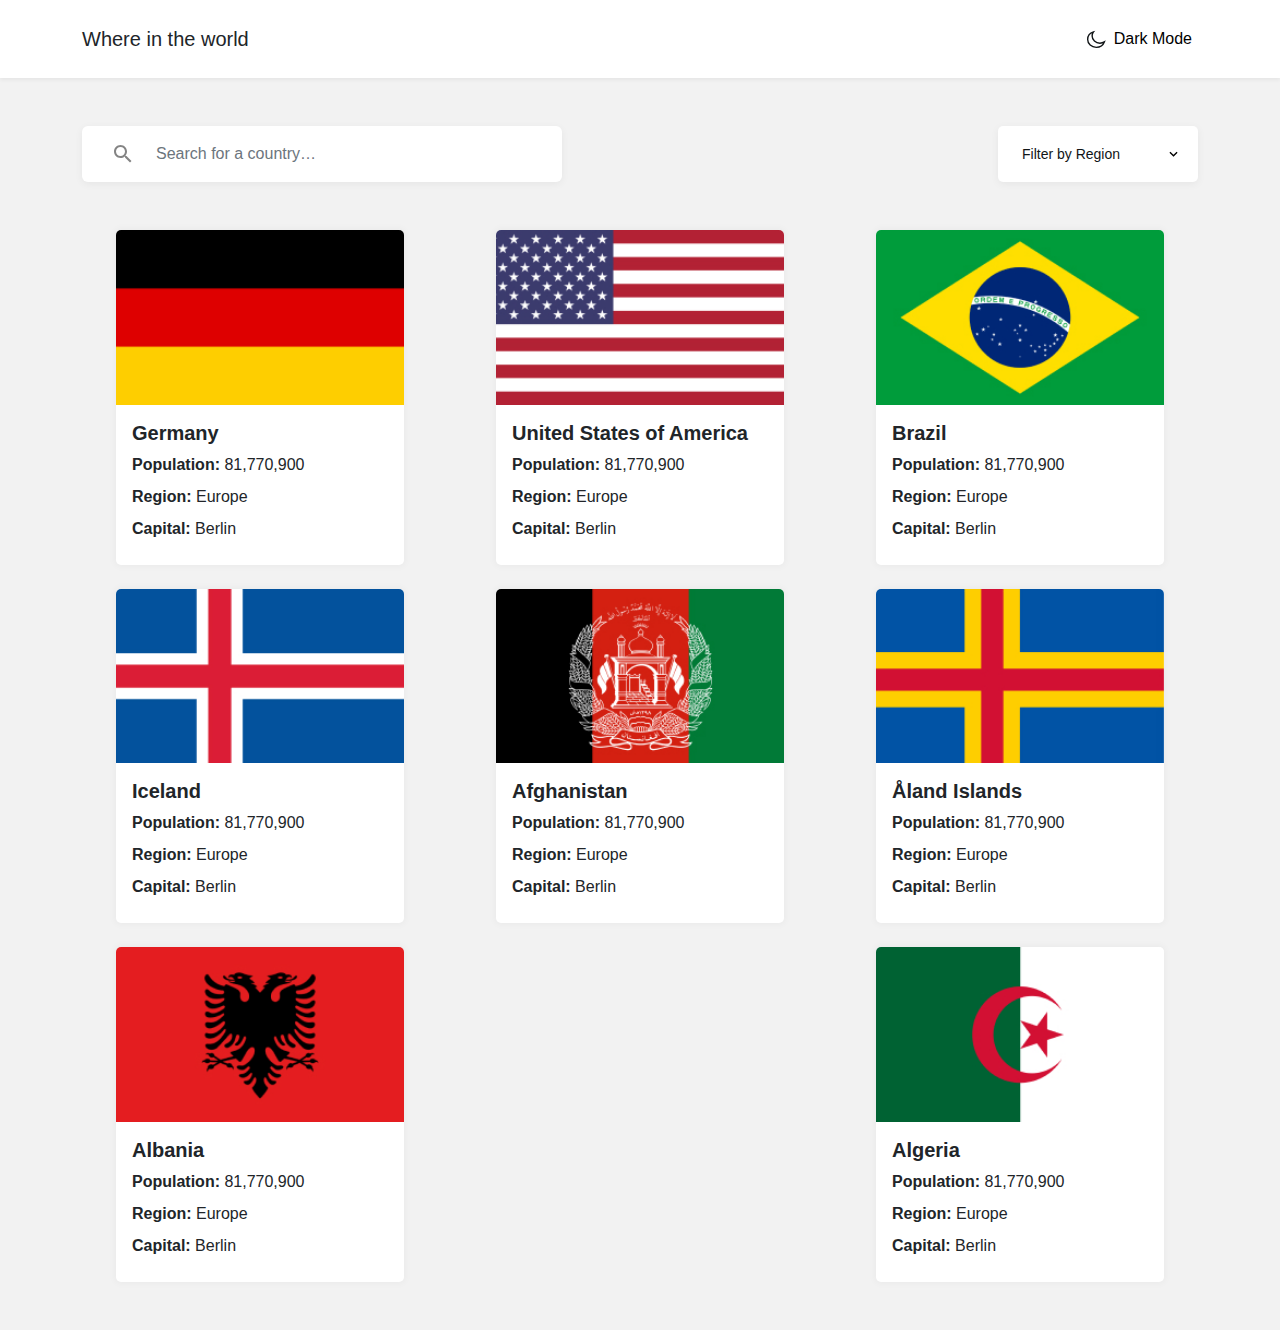
==== index.html @ 4b03494b "first commit" ====
<!DOCTYPE html>
<html lang="en">
  <head>
    <meta charset="UTF-8" />
    <meta http-equiv="X-UA-Compatible" content="IE=edge" />
    <meta name="viewport" content="width=device-width, initial-scale=1.0" />
    <title>Document</title>
    <link
      rel="stylesheet"
      href="./bootstrap-5.2.2-dist/css/bootstrap.min.css"
    />
    <link rel="stylesheet" href="./css/main.css" />
  </head>
  <body>
    <header class="site-header py-4">
      <div class="container">
        <div class="d-flex justify-content-between">
          <p class="m-0 fs-5">Where in the world</p>
          <div class="d-flex align-items-center">
            <button class="mode-btn">
              <p class="my-0 ms-2">Dark Mode</p>
            </button>
          </div>
        </div>
      </div>
    </header>
    <main>
      <section class="hero">
        <div class="container">
          <form
            class="d-flex justify-content-between flex-xxl-row flex-xl-row flex-lg-row flex-md-column flex-sm-column flex-column"
            action="https://echo.htmlacademy.ru/"
            method="POST"
            autocomplete="off"
          >
            <label class="search-label mb-lg-0 mb-md-5 mb-sm-5 mb-5">
              <input
                class="search form-control py-3 w-100"
                type="text"
                aria-label="Search for a country…"
                placeholder="Search for a country…"
              />
            </label>
            <select name="region" class="form-select filter-regions py-3 ps-4">
              <option selected disabled>Filter by Region</option>
              <option value="1">Africa</option>
              <option value="2">America</option>
              <option value="3">Asia</option>
              <option value="4">Europe</option>
              <option value="5">Oceania</option>
            </select>
          </form>
        </div>
      </section>
      <section class="pb-5">
        <div class="container">
          <div class="row g-4 d-flex justify-content-lg-between">
            <div class="col-lg-4 col-xxl-3 col-md-6 col-12">
              <div>
                <div class="card border-0 main-cards mx-auto" style="width: 18rem">
                  <img
                    src="./images/germany.jpg"
                    class="card-img-top"
                    alt="Germany flag"
                  />
                  <div class="card-body">
                    <h5 class="card-title fw-bold">Germany</h5>
                    <ul class="card__list">
                      <li class="card__item">
                        <p class="card__text mt-0 mb-2">
                          <span class="fw-bold">Population:</span>
                          81,770,900
                        </p>
                      </li>
                      <li class="card__item">
                        <p class="card__text mt-0 mb-2 fw-light">
                          <span class="fw-bold">Region:</span>
                          Europe
                        </p>
                      </li>
                      <li class="card__item">
                        <p class="card__text mt-0 mb-2">
                          <span class="fw-bold">Capital:</span>
                          Berlin
                        </p>
                      </li>
                    </ul>
                  </div>
                </div>
              </div>
            </div>
            <div class="col-lg-4 col-xxl-3 col-md-6 col-12">
              <div>
                <div class="card border-0 main-cards mx-auto" style="width: 18rem">
                  <img
                    src="./images/usa.jpg"
                    class="card-img-top"
                    alt="Germany flag"
                  />
                  <div class="card-body">
                    <h5 class="card-title fw-bold">United States of America</h5>
                    <ul class="card__list">
                      <li class="card__item">
                        <p class="card__text mt-0 mb-2">
                          <span class="fw-bold">Population:</span>
                          81,770,900
                        </p>
                      </li>
                      <li class="card__item">
                        <p class="card__text mt-0 mb-2 fw-light">
                          <span class="fw-bold">Region:</span>
                          Europe
                        </p>
                      </li>
                      <li class="card__item">
                        <p class="card__text mt-0 mb-2">
                          <span class="fw-bold">Capital:</span>
                          Berlin
                        </p>
                      </li>
                    </ul>
                  </div>
                </div>
              </div>
            </div>
            <div class="col-lg-4 col-xxl-3 col-md-6 col-12">
              <div>
                <div class="card border-0 main-cards mx-auto" style="width: 18rem">
                  <img
                    src="./images/brazil.jpg"
                    class="card-img-top"
                    alt="Germany flag"
                  />
                  <div class="card-body">
                    <h5 class="card-title fw-bold">Brazil</h5>
                    <ul class="card__list">
                      <li class="card__item">
                        <p class="card__text mt-0 mb-2">
                          <span class="fw-bold">Population:</span>
                          81,770,900
                        </p>
                      </li>
                      <li class="card__item">
                        <p class="card__text mt-0 mb-2 fw-light">
                          <span class="fw-bold">Region:</span>
                          Europe
                        </p>
                      </li>
                      <li class="card__item">
                        <p class="card__text mt-0 mb-2">
                          <span class="fw-bold">Capital:</span>
                          Berlin
                        </p>
                      </li>
                    </ul>
                  </div>
                </div>
              </div>
            </div>
            <div class="col-lg-4 col-xxl-3 col-md-6 col-12">
              <div>
                <div class="card border-0 main-cards mx-auto" style="width: 18rem">
                  <img
                    src="./images/icelandia.jpg"
                    class="card-img-top"
                    alt="Germany flag"
                  />
                  <div class="card-body">
                    <h5 class="card-title fw-bold">Iceland</h5>
                    <ul class="card__list">
                      <li class="card__item">
                        <p class="card__text mt-0 mb-2">
                          <span class="fw-bold">Population:</span>
                          81,770,900
                        </p>
                      </li>
                      <li class="card__item">
                        <p class="card__text mt-0 mb-2 fw-light">
                          <span class="fw-bold">Region:</span>
                          Europe
                        </p>
                      </li>
                      <li class="card__item">
                        <p class="card__text mt-0 mb-2">
                          <span class="fw-bold">Capital:</span>
                          Berlin
                        </p>
                      </li>
                    </ul>
                  </div>
                </div>
              </div>
            </div>
            <div class="col-lg-4 col-xxl-3 col-md-6 col-12">
              <div>
                <div class="card border-0 main-cards mx-auto" style="width: 18rem">
                  <img
                    src="./images/afghanistan.jpg"
                    class="card-img-top"
                    alt="Germany flag"
                  />
                  <div class="card-body">
                    <h5 class="card-title fw-bold">Afghanistan</h5>
                    <ul class="card__list">
                      <li class="card__item">
                        <p class="card__text mt-0 mb-2">
                          <span class="fw-bold">Population:</span>
                          81,770,900
                        </p>
                      </li>
                      <li class="card__item">
                        <p class="card__text mt-0 mb-2 fw-light">
                          <span class="fw-bold">Region:</span>
                          Europe
                        </p>
                      </li>
                      <li class="card__item">
                        <p class="card__text mt-0 mb-2">
                          <span class="fw-bold">Capital:</span>
                          Berlin
                        </p>
                      </li>
                    </ul>
                  </div>
                </div>
              </div>
            </div>
            <div class="col-lg-4 col-xxl-3 col-md-6 col-12">
              <div>
                <div class="card border-0 main-cards mx-auto" style="width: 18rem">
                  <img
                    src="./images/aisland.jpg"
                    class="card-img-top"
                    alt="Germany flag"
                  />
                  <div class="card-body">
                    <h5 class="card-title fw-bold">Åland Islands</h5>
                    <ul class="card__list">
                      <li class="card__item">
                        <p class="card__text mt-0 mb-2">
                          <span class="fw-bold">Population:</span>
                          81,770,900
                        </p>
                      </li>
                      <li class="card__item">
                        <p class="card__text mt-0 mb-2 fw-light">
                          <span class="fw-bold">Region:</span>
                          Europe
                        </p>
                      </li>
                      <li class="card__item">
                        <p class="card__text mt-0 mb-2">
                          <span class="fw-bold">Capital:</span>
                          Berlin
                        </p>
                      </li>
                    </ul>
                  </div>
                </div>
              </div>
            </div>
            <div class="col-lg-4 col-xxl-3 col-md-6 col-12">
              <div>
                <div class="card border-0 main-cards mx-auto" style="width: 18rem">
                  <img
                    src="./images/albania.jpg"
                    class="card-img-top"
                    alt="Germany flag"
                  />
                  <div class="card-body">
                    <h5 class="card-title fw-bold">Albania</h5>
                    <ul class="card__list">
                      <li class="card__item">
                        <p class="card__text mt-0 mb-2">
                          <span class="fw-bold">Population:</span>
                          81,770,900
                        </p>
                      </li>
                      <li class="card__item">
                        <p class="card__text mt-0 mb-2 fw-light">
                          <span class="fw-bold">Region:</span>
                          Europe
                        </p>
                      </li>
                      <li class="card__item">
                        <p class="card__text mt-0 mb-2">
                          <span class="fw-bold">Capital:</span>
                          Berlin
                        </p>
                      </li>
                    </ul>
                  </div>
                </div>
              </div>
            </div>
            <div class="col-lg-4 col-xxl-3 col-md-6 col-12">
              <div>
                <div class="card border-0 main-cards mx-auto" style="width: 18rem">
                  <img
                    src="./images/algeria.jpg"
                    class="card-img-top"
                    alt="Germany flag"
                  />
                  <div class="card-body">
                    <h5 class="card-title fw-bold">Algeria</h5>
                    <ul class="card__list">
                      <li class="card__item">
                        <p class="card__text mt-0 mb-2">
                          <span class="fw-bold">Population:</span>
                          81,770,900
                        </p>
                      </li>
                      <li class="card__item">
                        <p class="card__text mt-0 mb-2 fw-light">
                          <span class="fw-bold">Region:</span>
                          Europe
                        </p>
                      </li>
                      <li class="card__item">
                        <p class="card__text mt-0 mb-2">
                          <span class="fw-bold">Capital:</span>
                          Berlin
                        </p>
                      </li>
                    </ul>
                  </div>
                </div>
              </div>
            </div>
          </div>
        </div>
      </section>
    </main>

    <script src="./bootstrap-5.2.2-dist/js/bootstrap.js"></script>
  </body>
</html>
---- css/main.css ----
html {
  height: 100%;
  scroll-behavior: smooth;
}

*,
*::before,
*::after {
  box-sizing: border-box;
}

body {
  font-family: "Livvic", sans-serif;
  display: flex;
  flex-direction: column;
  height: 100%;
  margin: 0;
  background-color: #f2f2f2;
}

main {
  flex-grow: 1;
}

img {
  vertical-align: middle;
  object-fit: cover;
}

ul,
ol {
  list-style-type: none;
  margin: 0;
  padding: 0;
}

a {
  text-decoration: none;
}

.site-header {
  background-color: #fff;
  box-shadow: 0px 2px 4px rgba(0, 0, 0, 0.0562443);
}

.mode-btn {
  padding-left: 20px;
  background-image: url("../images/mode.svg");
  background-repeat: no-repeat;
  background-size: 20px;
  background-position: left, center;
  background-color: transparent;
  border: none;
}

.hero {
  padding: 48px 0;
}

.search-label {
  position: relative;
  display: block;
  width: 100%;
  max-width: 480px;
}

.search-label::before {
  position: absolute;
  left: 32px;
  top: 19px;
  width: 18px;
  height: 18px;
  background-image: url("../images/search.svg");
  background-size: 18px 18px;
  content: "";
}

.search {
  padding-left: 74px;
  box-shadow: 0px 2px 9px rgba(0, 0, 0, 0.0532439);
  border: none;
}

.filter-regions {
  width: 100%;
  max-width: 200px;
  font-weight: 400;
  font-size: 14px;
  line-height: 20px;
  color: #111517;
  box-shadow: 0px 2px 9px rgba(0, 0, 0, 0.0532439);
  border-radius: 5px;
  border: none;
  background-image: url("../images/arrow-down.svg");
  background-size: 9px 6px;
  background-repeat: no-repeat;
  background-position: right 20px center;
  appearance: none;
  outline: none;
}

@media only screen and (max-width:768px) {
  .search-label{
    width: 100%;
    max-width: 550px;
  }
}


.main-cards {
  box-shadow: 0px 0px 7px 2px rgba(0, 0, 0, 0.0294384);
  border-radius: 5px;
}
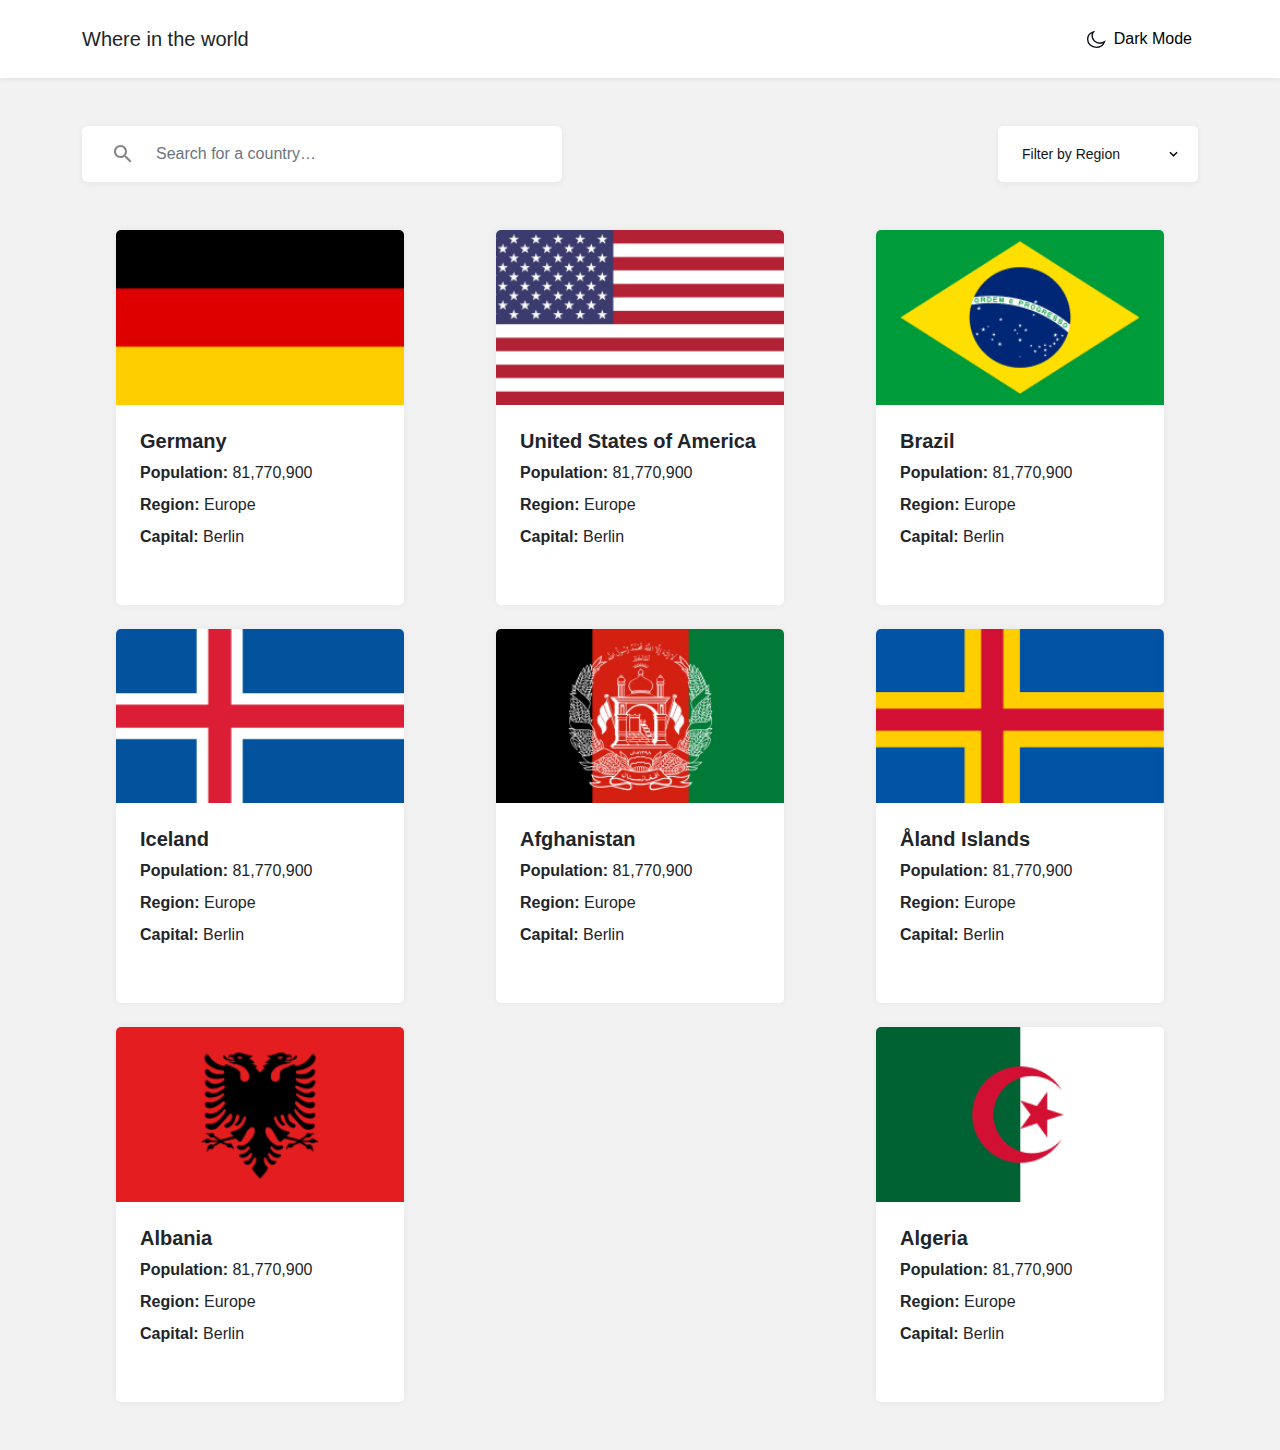
==== commit eb1095cf: "Add new class in index html" ====
--- a/index.html
+++ b/index.html
@@ -63,7 +63,7 @@
                     class="card-img-top"
                     alt="Germany flag"
                   />
-                  <div class="card-body">
+                  <div class="card-body px-4 pt-4 pb-5">
                     <h5 class="card-title fw-bold">Germany</h5>
                     <ul class="card__list">
                       <li class="card__item">
@@ -97,7 +97,7 @@
                     class="card-img-top"
                     alt="Germany flag"
                   />
-                  <div class="card-body">
+                  <div class="card-body px-4 pt-4 pb-5">
                     <h5 class="card-title fw-bold">United States of America</h5>
                     <ul class="card__list">
                       <li class="card__item">
@@ -131,7 +131,7 @@
                     class="card-img-top"
                     alt="Germany flag"
                   />
-                  <div class="card-body">
+                  <div class="card-body px-4 pt-4 pb-5">
                     <h5 class="card-title fw-bold">Brazil</h5>
                     <ul class="card__list">
                       <li class="card__item">
@@ -165,7 +165,7 @@
                     class="card-img-top"
                     alt="Germany flag"
                   />
-                  <div class="card-body">
+                  <div class="card-body px-4 pt-4 pb-5">
                     <h5 class="card-title fw-bold">Iceland</h5>
                     <ul class="card__list">
                       <li class="card__item">
@@ -199,7 +199,7 @@
                     class="card-img-top"
                     alt="Germany flag"
                   />
-                  <div class="card-body">
+                  <div class="card-body px-4 pt-4 pb-5">
                     <h5 class="card-title fw-bold">Afghanistan</h5>
                     <ul class="card__list">
                       <li class="card__item">
@@ -233,7 +233,7 @@
                     class="card-img-top"
                     alt="Germany flag"
                   />
-                  <div class="card-body">
+                  <div class="card-body px-4 pt-4 pb-5">
                     <h5 class="card-title fw-bold">Åland Islands</h5>
                     <ul class="card__list">
                       <li class="card__item">
@@ -267,7 +267,7 @@
                     class="card-img-top"
                     alt="Germany flag"
                   />
-                  <div class="card-body">
+                  <div class="card-body px-4 pt-4 pb-5">
                     <h5 class="card-title fw-bold">Albania</h5>
                     <ul class="card__list">
                       <li class="card__item">
@@ -301,7 +301,7 @@
                     class="card-img-top"
                     alt="Germany flag"
                   />
-                  <div class="card-body">
+                  <div class="card-body px-4 pt-4 pb-5">
                     <h5 class="card-title fw-bold">Algeria</h5>
                     <ul class="card__list">
                       <li class="card__item">
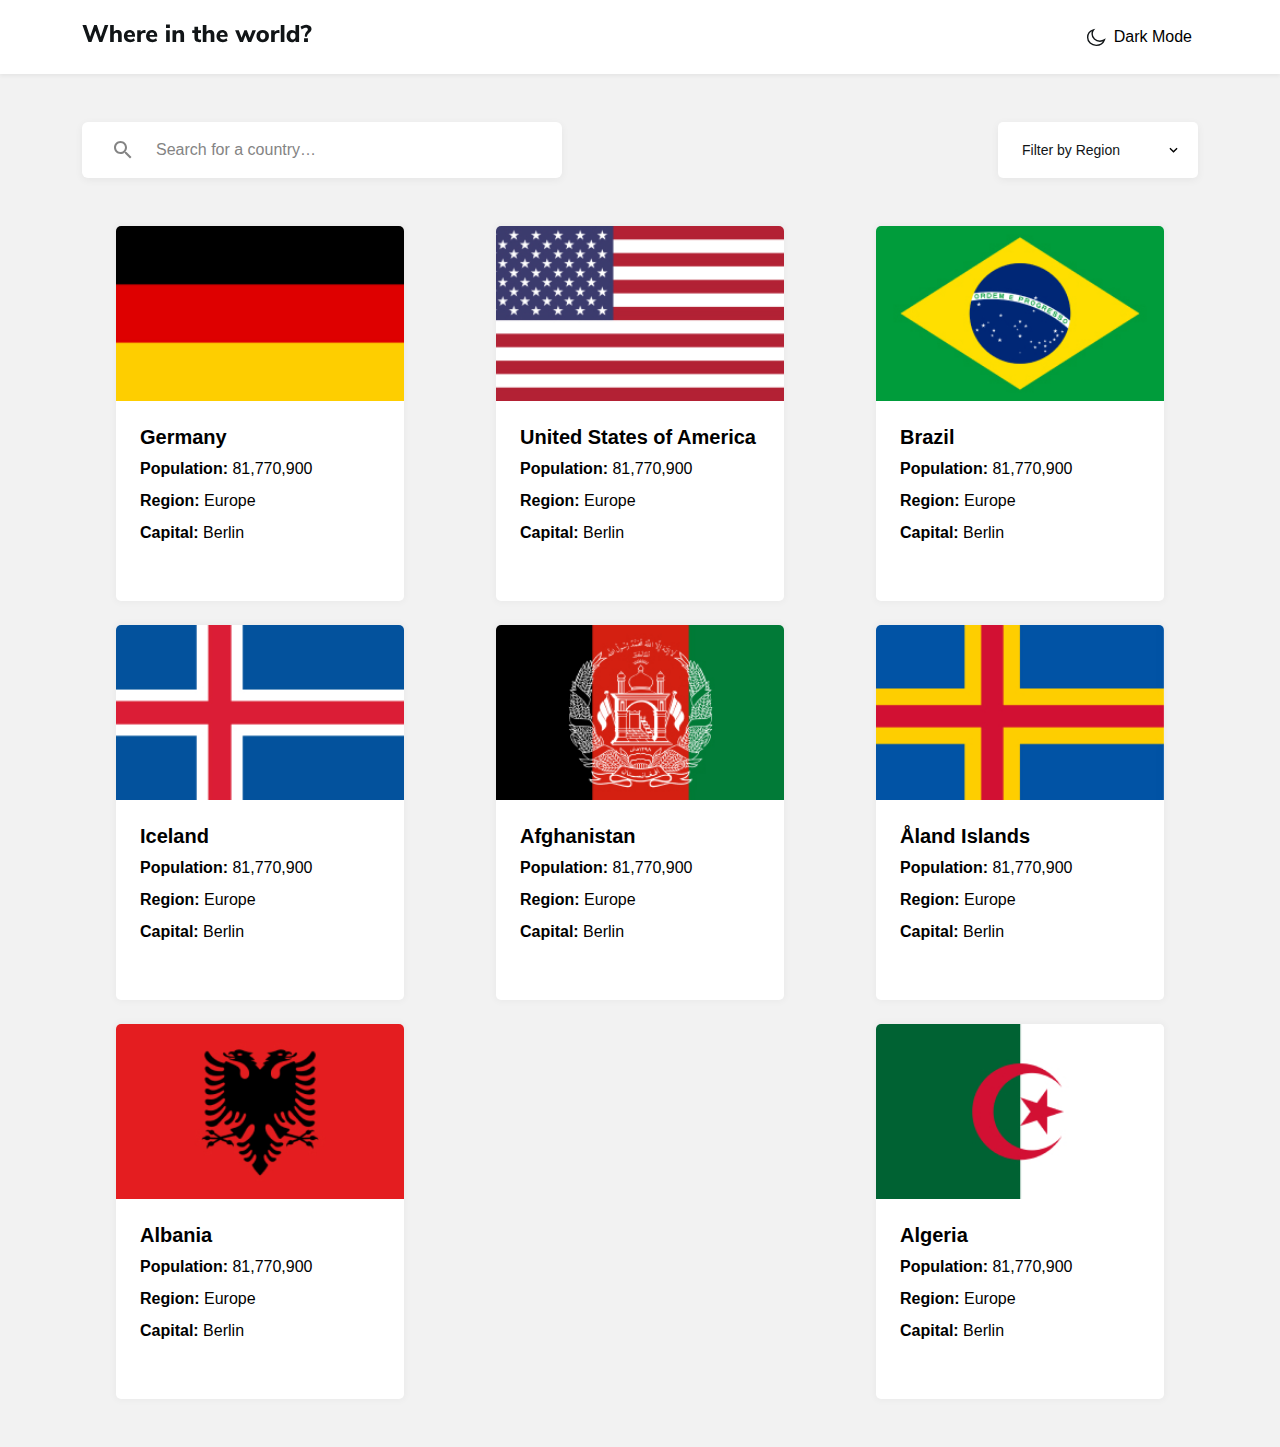
==== commit 5d6f3afd: "Edit main" ====
--- a/index.html
+++ b/index.html
@@ -15,10 +15,31 @@
     <header class="site-header py-4">
       <div class="container">
         <div class="d-flex justify-content-between">
-          <p class="m-0 fs-5">Where in the world</p>
+          <a class="logo" href="./index.html">
+            <picture>
+              <source
+                media="(max-width: 600px)"
+                srcset="./images/logo-mobile.svg"
+              />
+              <source
+                media="(max-width: 600px)"
+                srcset="./images/dark-logo-mobile.svg"
+              />
+              <img
+                class="logo-light"
+                src="./images/logo.svg"
+                alt="Site Logo"
+              />
+              <img
+                class="logo-night"
+                src="./images/dark-logo.svg"
+                alt="Site Logo"
+              />
+            </picture>
+          </a>
           <div class="d-flex align-items-center">
             <button class="mode-btn">
-              <p class="my-0 ms-2">Dark Mode</p>
+              <p class="mode-btn__text my-0 ms-2">Dark Mode</p>
             </button>
           </div>
         </div>
@@ -57,274 +78,410 @@
           <div class="row g-4 d-flex justify-content-lg-between">
             <div class="col-lg-4 col-xxl-3 col-md-6 col-12">
               <div>
-                <div class="card border-0 main-cards mx-auto" style="width: 18rem">
-                  <img
-                    src="./images/germany.jpg"
-                    class="card-img-top"
-                    alt="Germany flag"
-                  />
-                  <div class="card-body px-4 pt-4 pb-5">
-                    <h5 class="card-title fw-bold">Germany</h5>
-                    <ul class="card__list">
-                      <li class="card__item">
-                        <p class="card__text mt-0 mb-2">
-                          <span class="fw-bold">Population:</span>
-                          81,770,900
-                        </p>
-                      </li>
-                      <li class="card__item">
-                        <p class="card__text mt-0 mb-2 fw-light">
-                          <span class="fw-bold">Region:</span>
-                          Europe
-                        </p>
-                      </li>
-                      <li class="card__item">
-                        <p class="card__text mt-0 mb-2">
-                          <span class="fw-bold">Capital:</span>
-                          Berlin
-                        </p>
-                      </li>
-                    </ul>
-                  </div>
-                </div>
-              </div>
-            </div>
-            <div class="col-lg-4 col-xxl-3 col-md-6 col-12">
-              <div>
-                <div class="card border-0 main-cards mx-auto" style="width: 18rem">
-                  <img
-                    src="./images/usa.jpg"
-                    class="card-img-top"
-                    alt="Germany flag"
-                  />
-                  <div class="card-body px-4 pt-4 pb-5">
-                    <h5 class="card-title fw-bold">United States of America</h5>
-                    <ul class="card__list">
-                      <li class="card__item">
-                        <p class="card__text mt-0 mb-2">
-                          <span class="fw-bold">Population:</span>
-                          81,770,900
-                        </p>
-                      </li>
-                      <li class="card__item">
-                        <p class="card__text mt-0 mb-2 fw-light">
-                          <span class="fw-bold">Region:</span>
-                          Europe
-                        </p>
-                      </li>
-                      <li class="card__item">
-                        <p class="card__text mt-0 mb-2">
-                          <span class="fw-bold">Capital:</span>
-                          Berlin
-                        </p>
-                      </li>
-                    </ul>
-                  </div>
-                </div>
-              </div>
-            </div>
-            <div class="col-lg-4 col-xxl-3 col-md-6 col-12">
-              <div>
-                <div class="card border-0 main-cards mx-auto" style="width: 18rem">
-                  <img
-                    src="./images/brazil.jpg"
-                    class="card-img-top"
-                    alt="Germany flag"
-                  />
-                  <div class="card-body px-4 pt-4 pb-5">
-                    <h5 class="card-title fw-bold">Brazil</h5>
-                    <ul class="card__list">
-                      <li class="card__item">
-                        <p class="card__text mt-0 mb-2">
-                          <span class="fw-bold">Population:</span>
-                          81,770,900
-                        </p>
-                      </li>
-                      <li class="card__item">
-                        <p class="card__text mt-0 mb-2 fw-light">
-                          <span class="fw-bold">Region:</span>
-                          Europe
-                        </p>
-                      </li>
-                      <li class="card__item">
-                        <p class="card__text mt-0 mb-2">
-                          <span class="fw-bold">Capital:</span>
-                          Berlin
-                        </p>
-                      </li>
-                    </ul>
-                  </div>
-                </div>
-              </div>
-            </div>
-            <div class="col-lg-4 col-xxl-3 col-md-6 col-12">
-              <div>
-                <div class="card border-0 main-cards mx-auto" style="width: 18rem">
-                  <img
-                    src="./images/icelandia.jpg"
-                    class="card-img-top"
-                    alt="Germany flag"
-                  />
-                  <div class="card-body px-4 pt-4 pb-5">
-                    <h5 class="card-title fw-bold">Iceland</h5>
-                    <ul class="card__list">
-                      <li class="card__item">
-                        <p class="card__text mt-0 mb-2">
-                          <span class="fw-bold">Population:</span>
-                          81,770,900
-                        </p>
-                      </li>
-                      <li class="card__item">
-                        <p class="card__text mt-0 mb-2 fw-light">
-                          <span class="fw-bold">Region:</span>
-                          Europe
-                        </p>
-                      </li>
-                      <li class="card__item">
-                        <p class="card__text mt-0 mb-2">
-                          <span class="fw-bold">Capital:</span>
-                          Berlin
-                        </p>
-                      </li>
-                    </ul>
-                  </div>
-                </div>
-              </div>
-            </div>
-            <div class="col-lg-4 col-xxl-3 col-md-6 col-12">
-              <div>
-                <div class="card border-0 main-cards mx-auto" style="width: 18rem">
-                  <img
-                    src="./images/afghanistan.jpg"
-                    class="card-img-top"
-                    alt="Germany flag"
-                  />
-                  <div class="card-body px-4 pt-4 pb-5">
-                    <h5 class="card-title fw-bold">Afghanistan</h5>
-                    <ul class="card__list">
-                      <li class="card__item">
-                        <p class="card__text mt-0 mb-2">
-                          <span class="fw-bold">Population:</span>
-                          81,770,900
-                        </p>
-                      </li>
-                      <li class="card__item">
-                        <p class="card__text mt-0 mb-2 fw-light">
-                          <span class="fw-bold">Region:</span>
-                          Europe
-                        </p>
-                      </li>
-                      <li class="card__item">
-                        <p class="card__text mt-0 mb-2">
-                          <span class="fw-bold">Capital:</span>
-                          Berlin
-                        </p>
-                      </li>
-                    </ul>
-                  </div>
-                </div>
-              </div>
-            </div>
-            <div class="col-lg-4 col-xxl-3 col-md-6 col-12">
-              <div>
-                <div class="card border-0 main-cards mx-auto" style="width: 18rem">
-                  <img
-                    src="./images/aisland.jpg"
-                    class="card-img-top"
-                    alt="Germany flag"
-                  />
-                  <div class="card-body px-4 pt-4 pb-5">
-                    <h5 class="card-title fw-bold">Åland Islands</h5>
-                    <ul class="card__list">
-                      <li class="card__item">
-                        <p class="card__text mt-0 mb-2">
-                          <span class="fw-bold">Population:</span>
-                          81,770,900
-                        </p>
-                      </li>
-                      <li class="card__item">
-                        <p class="card__text mt-0 mb-2 fw-light">
-                          <span class="fw-bold">Region:</span>
-                          Europe
-                        </p>
-                      </li>
-                      <li class="card__item">
-                        <p class="card__text mt-0 mb-2">
-                          <span class="fw-bold">Capital:</span>
-                          Berlin
-                        </p>
-                      </li>
-                    </ul>
-                  </div>
-                </div>
-              </div>
-            </div>
-            <div class="col-lg-4 col-xxl-3 col-md-6 col-12">
-              <div>
-                <div class="card border-0 main-cards mx-auto" style="width: 18rem">
-                  <img
-                    src="./images/albania.jpg"
-                    class="card-img-top"
-                    alt="Germany flag"
-                  />
-                  <div class="card-body px-4 pt-4 pb-5">
-                    <h5 class="card-title fw-bold">Albania</h5>
-                    <ul class="card__list">
-                      <li class="card__item">
-                        <p class="card__text mt-0 mb-2">
-                          <span class="fw-bold">Population:</span>
-                          81,770,900
-                        </p>
-                      </li>
-                      <li class="card__item">
-                        <p class="card__text mt-0 mb-2 fw-light">
-                          <span class="fw-bold">Region:</span>
-                          Europe
-                        </p>
-                      </li>
-                      <li class="card__item">
-                        <p class="card__text mt-0 mb-2">
-                          <span class="fw-bold">Capital:</span>
-                          Berlin
-                        </p>
-                      </li>
-                    </ul>
-                  </div>
-                </div>
-              </div>
-            </div>
-            <div class="col-lg-4 col-xxl-3 col-md-6 col-12">
-              <div>
-                <div class="card border-0 main-cards mx-auto" style="width: 18rem">
-                  <img
-                    src="./images/algeria.jpg"
-                    class="card-img-top"
-                    alt="Germany flag"
-                  />
-                  <div class="card-body px-4 pt-4 pb-5">
-                    <h5 class="card-title fw-bold">Algeria</h5>
-                    <ul class="card__list">
-                      <li class="card__item">
-                        <p class="card__text mt-0 mb-2">
-                          <span class="fw-bold">Population:</span>
-                          81,770,900
-                        </p>
-                      </li>
-                      <li class="card__item">
-                        <p class="card__text mt-0 mb-2 fw-light">
-                          <span class="fw-bold">Region:</span>
-                          Europe
-                        </p>
-                      </li>
-                      <li class="card__item">
-                        <p class="card__text mt-0 mb-2">
-                          <span class="fw-bold">Capital:</span>
-                          Berlin
-                        </p>
-                      </li>
-                    </ul>
-                  </div>
-                </div>
+                <a href="./info.html">
+                  <div
+                    class="card border-0 main-cards mx-auto"
+                    style="width: 18rem"
+                  >
+                    <img
+                      src="./images/germany.jpg"
+                      class="card-img-top"
+                      width="288"
+                      height="175"
+                      alt="Germany flag"
+                    />
+                    <div class="card-body px-4 pt-4 pb-5">
+                      <h5 class="card-title main-night-colors fw-bold">
+                        Germany
+                      </h5>
+                      <ul class="card__list">
+                        <li class="card__item">
+                          <p class="card__text main-light-colors mt-0 mb-2">
+                            <span class="fw-bold main-night-colors"
+                              >Population:</span
+                            >
+                            81,770,900
+                          </p>
+                        </li>
+                        <li class="card__item">
+                          <p
+                            class="card__text main-light-colors mt-0 mb-2 fw-light"
+                          >
+                            <span class="fw-bold main-night-colors"
+                              >Region:</span
+                            >
+                            Europe
+                          </p>
+                        </li>
+                        <li class="card__item">
+                          <p class="card__text main-light-colors mt-0 mb-2">
+                            <span class="fw-bold main-night-colors"
+                              >Capital:</span
+                            >
+                            Berlin
+                          </p>
+                        </li>
+                      </ul>
+                    </div>
+                  </div>
+                </a>
+              </div>
+            </div>
+            <div class="col-lg-4 col-xxl-3 col-md-6 col-12">
+              <div>
+                <a href="./info.html">
+                  <div
+                    class="card border-0 main-cards mx-auto"
+                    style="width: 18rem"
+                  >
+                    <img
+                      src="./images/usa.jpg"
+                      class="card-img-top"
+                      width="288"
+                      height="175"
+                      alt="United States of America flag"
+                    />
+                    <div class="card-body px-4 pt-4 pb-5">
+                      <h5 class="card-title main-night-colors fw-bold">
+                        United States of America
+                      </h5>
+                      <ul class="card__list">
+                        <li class="card__item">
+                          <p class="card__text main-light-colors mt-0 mb-2">
+                            <span class="fw-bold main-night-colors"
+                              >Population:</span
+                            >
+                            81,770,900
+                          </p>
+                        </li>
+                        <li class="card__item">
+                          <p
+                            class="card__text main-light-colors mt-0 mb-2 fw-light"
+                          >
+                            <span class="fw-bold main-night-colors"
+                              >Region:</span
+                            >
+                            Europe
+                          </p>
+                        </li>
+                        <li class="card__item">
+                          <p class="card__text main-light-colors mt-0 mb-2">
+                            <span class="fw-bold main-night-colors"
+                              >Capital:</span
+                            >
+                            Berlin
+                          </p>
+                        </li>
+                      </ul>
+                    </div>
+                  </div>
+                </a>
+              </div>
+            </div>
+            <div class="col-lg-4 col-xxl-3 col-md-6 col-12">
+              <div>
+                <a href="./info.html">
+                  <div
+                    class="card border-0 main-cards mx-auto"
+                    style="width: 18rem"
+                  >
+                    <img
+                      src="./images/brazil.jpg"
+                      class="card-img-top"
+                      width="288"
+                      height="175"
+                      alt="Brazil flag"
+                    />
+                    <div class="card-body px-4 pt-4 pb-5">
+                      <h5 class="card-title main-night-colors fw-bold">
+                        Brazil
+                      </h5>
+                      <ul class="card__list">
+                        <li class="card__item">
+                          <p class="card__text main-light-colors mt-0 mb-2">
+                            <span class="fw-bold main-night-colors"
+                              >Population:</span
+                            >
+                            81,770,900
+                          </p>
+                        </li>
+                        <li class="card__item">
+                          <p
+                            class="card__text main-light-colors mt-0 mb-2 fw-light"
+                          >
+                            <span class="fw-bold main-night-colors"
+                              >Region:</span
+                            >
+                            Europe
+                          </p>
+                        </li>
+                        <li class="card__item">
+                          <p class="card__text main-light-colors mt-0 mb-2">
+                            <span class="fw-bold main-night-colors"
+                              >Capital:</span
+                            >
+                            Berlin
+                          </p>
+                        </li>
+                      </ul>
+                    </div>
+                  </div>
+                </a>
+              </div>
+            </div>
+            <div class="col-lg-4 col-xxl-3 col-md-6 col-12">
+              <div>
+                <a href="./info.html">
+                  <div
+                    class="card border-0 main-cards mx-auto"
+                    style="width: 18rem"
+                  >
+                    <img
+                      src="./images/icelandia.jpg"
+                      class="card-img-top"
+                      width="288"
+                      height="175"
+                      alt="Iceland flag"
+                    />
+                    <div class="card-body px-4 pt-4 pb-5">
+                      <h5 class="card-title main-night-colors fw-bold">
+                        Iceland
+                      </h5>
+                      <ul class="card__list">
+                        <li class="card__item">
+                          <p class="card__text main-light-colors mt-0 mb-2">
+                            <span class="fw-bold main-night-colors"
+                              >Population:</span
+                            >
+                            81,770,900
+                          </p>
+                        </li>
+                        <li class="card__item">
+                          <p
+                            class="card__text main-light-colors mt-0 mb-2 fw-light"
+                          >
+                            <span class="fw-bold main-night-colors"
+                              >Region:</span
+                            >
+                            Europe
+                          </p>
+                        </li>
+                        <li class="card__item">
+                          <p class="card__text main-light-colors mt-0 mb-2">
+                            <span class="fw-bold main-night-colors"
+                              >Capital:</span
+                            >
+                            Berlin
+                          </p>
+                        </li>
+                      </ul>
+                    </div>
+                  </div>
+                </a>
+              </div>
+            </div>
+            <div class="col-lg-4 col-xxl-3 col-md-6 col-12">
+              <div>
+                <a href="./info.html">
+                  <div
+                    class="card border-0 main-cards mx-auto"
+                    style="width: 18rem"
+                  >
+                    <img
+                      src="./images/afghanistan.jpg"
+                      class="card-img-top"
+                      width="288"
+                      height="175"
+                      alt="Afghanistan flag"
+                    />
+                    <div class="card-body px-4 pt-4 pb-5">
+                      <h5 class="card-title main-night-colors fw-bold">
+                        Afghanistan
+                      </h5>
+                      <ul class="card__list">
+                        <li class="card__item">
+                          <p class="card__text main-light-colors mt-0 mb-2">
+                            <span class="fw-bold main-night-colors"
+                              >Population:</span
+                            >
+                            81,770,900
+                          </p>
+                        </li>
+                        <li class="card__item">
+                          <p
+                            class="card__text main-light-colors mt-0 mb-2 fw-light"
+                          >
+                            <span class="fw-bold main-night-colors"
+                              >Region:</span
+                            >
+                            Europe
+                          </p>
+                        </li>
+                        <li class="card__item">
+                          <p class="card__text main-light-colors mt-0 mb-2">
+                            <span class="fw-bold main-night-colors"
+                              >Capital:</span
+                            >
+                            Berlin
+                          </p>
+                        </li>
+                      </ul>
+                    </div>
+                  </div>
+                </a>
+              </div>
+            </div>
+            <div class="col-lg-4 col-xxl-3 col-md-6 col-12">
+              <div>
+                <a href="./info.html">
+                  <div
+                    class="card border-0 main-cards mx-auto"
+                    style="width: 18rem"
+                  >
+                    <img
+                      src="./images/aisland.jpg"
+                      class="card-img-top"
+                      width="288"
+                      height="175"
+                      alt="Aland Islands flag"
+                    />
+                    <div class="card-body px-4 pt-4 pb-5">
+                      <h5 class="card-title main-night-colors fw-bold">
+                        Åland Islands
+                      </h5>
+                      <ul class="card__list">
+                        <li class="card__item">
+                          <p class="card__text main-light-colors mt-0 mb-2">
+                            <span class="fw-bold main-night-colors"
+                              >Population:</span
+                            >
+                            81,770,900
+                          </p>
+                        </li>
+                        <li class="card__item">
+                          <p
+                            class="card__text main-light-colors mt-0 mb-2 fw-light"
+                          >
+                            <span class="fw-bold main-night-colors"
+                              >Region:</span
+                            >
+                            Europe
+                          </p>
+                        </li>
+                        <li class="card__item">
+                          <p class="card__text main-light-colors mt-0 mb-2">
+                            <span class="fw-bold main-night-colors"
+                              >Capital:</span
+                            >
+                            Berlin
+                          </p>
+                        </li>
+                      </ul>
+                    </div>
+                  </div>
+                </a>
+              </div>
+            </div>
+            <div class="col-lg-4 col-xxl-3 col-md-6 col-12">
+              <div>
+                <a href="./info.html">
+                  <div
+                    class="card border-0 main-cards mx-auto"
+                    style="width: 18rem"
+                  >
+                    <img
+                      src="./images/albania.jpg"
+                      class="card-img-top"
+                      width="288"
+                      height="175"
+                      alt="Albania flag"
+                    />
+                    <div class="card-body px-4 pt-4 pb-5">
+                      <h5 class="card-title main-night-colors fw-bold">
+                        Albania
+                      </h5>
+                      <ul class="card__list">
+                        <li class="card__item">
+                          <p class="card__text main-light-colors mt-0 mb-2">
+                            <span class="fw-bold main-night-colors"
+                              >Population:</span
+                            >
+                            81,770,900
+                          </p>
+                        </li>
+                        <li class="card__item">
+                          <p
+                            class="card__text main-light-colors mt-0 mb-2 fw-light"
+                          >
+                            <span class="fw-bold main-night-colors"
+                              >Region:</span
+                            >
+                            Europe
+                          </p>
+                        </li>
+                        <li class="card__item">
+                          <p class="card__text main-light-colors mt-0 mb-2">
+                            <span class="fw-bold main-night-colors"
+                              >Capital:</span
+                            >
+                            Berlin
+                          </p>
+                        </li>
+                      </ul>
+                    </div>
+                  </div>
+                </a>
+              </div>
+            </div>
+            <div class="col-lg-4 col-xxl-3 col-md-6 col-12">
+              <div>
+                <a href="./info.html">
+                  <div
+                    class="card border-0 main-cards mx-auto"
+                    style="width: 18rem"
+                  >
+                    <img
+                      src="./images/algeria.jpg"
+                      class="card-img-top"
+                      width="288"
+                      height="175"
+                      alt="Algeria flag"
+                    />
+                    <div class="card-body px-4 pt-4 pb-5">
+                      <h5 class="card-title main-night-colors fw-bold">
+                        Algeria
+                      </h5>
+                      <ul class="card__list">
+                        <li class="card__item">
+                          <p class="card__text main-light-colors mt-0 mb-2">
+                            <span class="fw-bold main-night-colors"
+                              >Population:</span
+                            >
+                            81,770,900
+                          </p>
+                        </li>
+                        <li class="card__item">
+                          <p
+                            class="card__text main-light-colors mt-0 mb-2 fw-light"
+                          >
+                            <span class="fw-bold main-night-colors"
+                              >Region:</span
+                            >
+                            Europe
+                          </p>
+                        </li>
+                        <li class="card__item">
+                          <p class="card__text main-light-colors mt-0 mb-2">
+                            <span class="fw-bold main-night-colors"
+                              >Capital:</span
+                            >
+                            Berlin
+                          </p>
+                        </li>
+                      </ul>
+                    </div>
+                  </div>
+                </a>
               </div>
             </div>
           </div>
@@ -332,6 +489,8 @@
       </section>
     </main>
 
+    <script src="./js/main.js"></script>
+
     <script src="./bootstrap-5.2.2-dist/js/bootstrap.js"></script>
   </body>
 </html>
--- a/css/main.css
+++ b/css/main.css
@@ -1,3 +1,49 @@
+:root {
+  --body-bg: #f2f2f2;
+  --header-bg: #fff;
+  --logo-light: block;
+  --logo-dark: none;
+  --mode-btn: url("../images/mode.svg");
+  --mode-text: #000;
+  --search-bg: #fff;
+  --search-placholder: #848484;
+  --search-icon: url("../images/search.svg");
+  --regions-bg: #fff;
+  --regions-color: #111517;
+  --regions-icon: url("../images/arrow-down.svg");
+  --cards-bg: #fff;
+  --light-colors: #000;
+  /* INFO HTML */
+  --info-body-bg: #fff;
+  --info-link-bg: transparent;
+  --info-link-color: #111517;
+  --info-link-before: url('../images/back-icon.svg');
+  --countries-btn-hover: #000;
+}
+
+.dark {
+  --body-bg: #202C36;
+  --header-bg: #2B3844;
+  --logo-light: none;
+  --logo-dark: block;
+  --mode-btn: url("../images/night-mode.svg");
+  --mode-text: #fff;
+  --search-bg: #2B3844;
+  --search-placholder: #fff;
+  --search-icon: url("../images/night-search.svg");
+  --regions-bg: #2B3844;
+  --regions-color: #fff;
+  --regions-icon: url("../images/night-arrow-down.svg");
+  --cards-bg: #2B3844;
+  --light-colors: #ffffffcc;
+  /* INFO HTML */
+  --info-body-bg: #202C36;
+  --info-link-bg: #2B3844;
+  --info-link-color: #fff;
+  --info-link-before: url('../images/night-back.svg');
+  --countries-btn-hover: #fff;
+}
+
 html {
   height: 100%;
   scroll-behavior: smooth;
@@ -15,7 +61,7 @@
   flex-direction: column;
   height: 100%;
   margin: 0;
-  background-color: #f2f2f2;
+  background-color: var(--body-bg);
 }
 
 main {
@@ -38,19 +84,49 @@
   text-decoration: none;
 }
 
+p {
+  margin: 0;
+}
+
+.btn-style:hover {
+  color: var(--countries-btn-hover);
+}
+
 .site-header {
-  background-color: #fff;
+  background-color: var(--header-bg);
   box-shadow: 0px 2px 4px rgba(0, 0, 0, 0.0562443);
+}
+
+/* @media only screen and (max-width:600px) {
+  picture source:nth-child(1)[srcset="./images/logo-mobile.svg"]{
+    display: var(--logo-light);
+  }
+  
+  picture source:nth-child(1)[srcset="./images/logo-dark-mobile.svg"]{
+    display: var(--logo-dark);
+  }
+} */
+
+.logo-light {
+  display: var(--logo-light);
+}
+
+.logo-night{
+  display: var(--logo-dark);
 }
 
 .mode-btn {
   padding-left: 20px;
-  background-image: url("../images/mode.svg");
+  background-image: var(--mode-btn);
   background-repeat: no-repeat;
   background-size: 20px;
   background-position: left, center;
   background-color: transparent;
   border: none;
+}
+
+.mode-btn__text {
+  color: var(--mode-text);
 }
 
 .hero {
@@ -70,15 +146,20 @@
   top: 19px;
   width: 18px;
   height: 18px;
-  background-image: url("../images/search.svg");
+  background-image: var(--search-icon);
   background-size: 18px 18px;
   content: "";
 }
 
 .search {
   padding-left: 74px;
+  background-color: var(--search-bg);
   box-shadow: 0px 2px 9px rgba(0, 0, 0, 0.0532439);
   border: none;
+}
+
+.search::placeholder {
+  color: var(--search-placholder);
 }
 
 .filter-regions {
@@ -87,11 +168,12 @@
   font-weight: 400;
   font-size: 14px;
   line-height: 20px;
-  color: #111517;
+  background-color: var(--regions-bg);
+  color: var(--regions-color);
   box-shadow: 0px 2px 9px rgba(0, 0, 0, 0.0532439);
   border-radius: 5px;
   border: none;
-  background-image: url("../images/arrow-down.svg");
+  background-image: var(--regions-icon);
   background-size: 9px 6px;
   background-repeat: no-repeat;
   background-position: right 20px center;
@@ -100,7 +182,7 @@
 }
 
 @media only screen and (max-width:768px) {
-  .search-label{
+  .search-label {
     width: 100%;
     max-width: 550px;
   }
@@ -108,6 +190,135 @@
 
 
 .main-cards {
+  background-color: var(--cards-bg);
   box-shadow: 0px 0px 7px 2px rgba(0, 0, 0, 0.0294384);
   border-radius: 5px;
 }
+
+.main-light-colors {
+  color: var(--light-colors);
+}
+
+.main-night-colors {
+  color: var(--mode-text);
+}
+
+/* INFO HTML */
+
+.info {
+  background-color: var(--info-body-bg);
+}
+
+.info-hero {
+  padding: 80px 0 343px 0;
+}
+
+.info-hero__link {
+  position: relative;
+  padding: 10px 39px 10px 62px;
+  font-weight: 300;
+  font-size: 16px;
+  line-height: 20px;
+  background-color: var(--info-link-bg);
+  color: var(--info-link-color);
+}
+
+.info-hero__link::before {
+  position: absolute;
+  top: 13px;
+  left: 33px;
+  width: 20px;
+  height: 15px;
+  background-image: var(--info-link-before);
+  background-repeat: no-repeat;
+  content: "";
+}
+
+.info-hero__inner {
+  padding-top: 80px;
+}
+
+.info-hero__inner img {
+  width: 100%;
+  max-width: 501px;
+  height: auto;
+}
+
+.info-hero__content {
+  width: 100%;
+  max-width: 598px;
+}
+
+.info-hero__title {
+  color: var(--mode-text);
+}
+
+.countries {
+  width: 100%;
+  max-width: 520px;
+}
+
+.countries p {
+  color: var(--mode-text);
+}
+
+.countries__btn {
+  font-weight: 300;
+  font-size: 14px;
+  line-height: 19px;
+  color: var(--mode-text);
+  background-color: var(--info-link-bg);
+  box-shadow: 0px 0px 4px 1px rgba(0, 0, 0, 0.104931);
+  border-radius: 2px;
+}
+
+.countries__btn:nth-child(1) {
+  padding: 5px 28px;
+}
+
+.countries__btn:nth-child(2) {
+  padding: 5px 23px;
+}
+
+.countries__btn:nth-child(3) {
+  padding: 5px 15px;
+}
+
+@media only screen and (max-width:1399px) {
+  .info-hero__content {
+    width: 100%;
+    max-width: 500px;
+  }
+}
+
+@media only screen and (max-width:576px) {
+  .countries {
+    width: 100%;
+    max-width: 370px;
+  }
+}
+
+@media only screen and (max-width:374px) {
+  .countries {
+    width: 100%;
+    max-width: 200px;
+    margin: 0 auto;
+  }
+
+  .countries p {
+    font-size: 23px;
+    line-height: 23px;
+    text-align: center;
+  }
+
+  .countries__btn__box {
+    display: flex;
+    align-items: center;
+    flex-direction: column;
+    margin-top: 20px;
+  }
+
+  .countries__btn+.countries__btn {
+    margin-top: 20px;
+  }
+}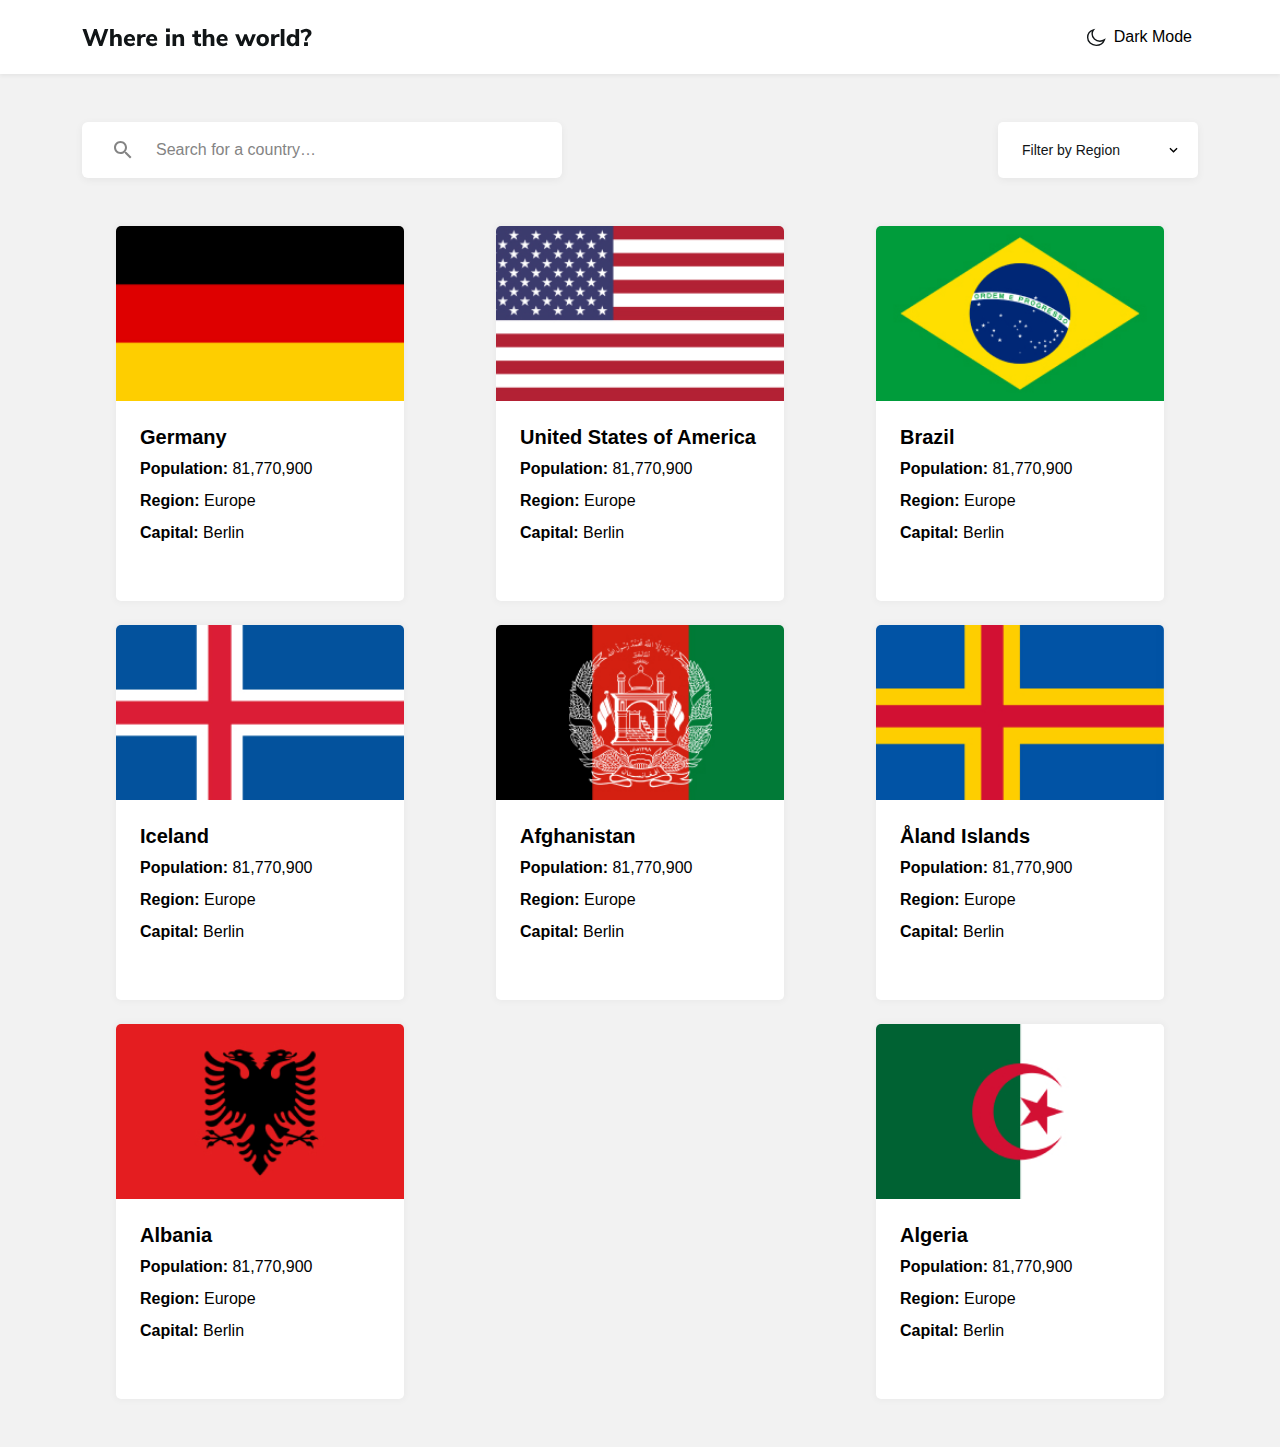
==== commit 6e172058: "Edit new class in bootsrtap" ====
--- a/index.html
+++ b/index.html
@@ -14,7 +14,7 @@
   <body>
     <header class="site-header py-4">
       <div class="container">
-        <div class="d-flex justify-content-between">
+        <div class="d-flex justify-content-between align-items-center">
           <a class="logo" href="./index.html">
             <picture>
               <source
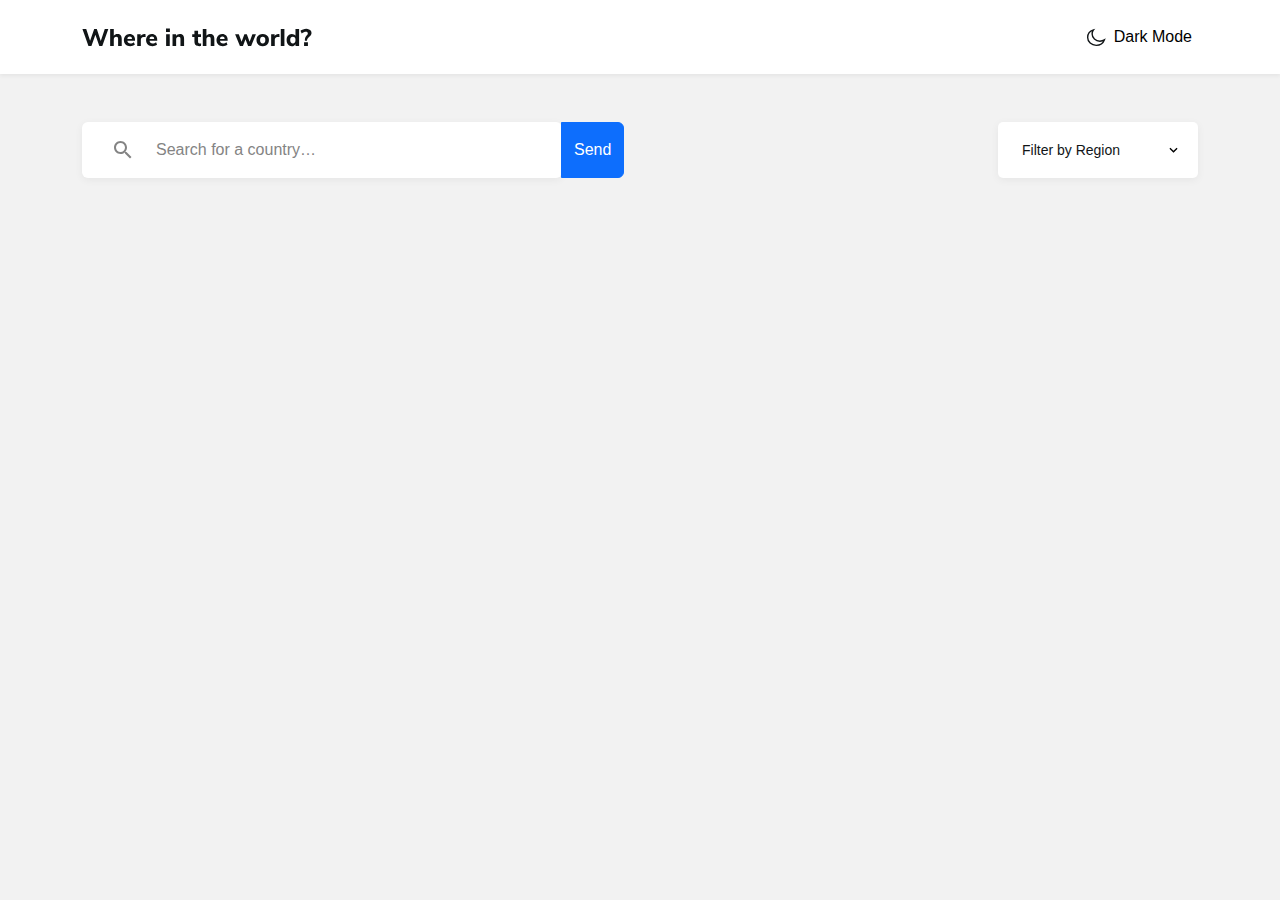
==== commit f1c2f684: "delete bootstrap js and add search regions" ====
--- a/index.html
+++ b/index.html
@@ -2,20 +2,32 @@
 <html lang="en">
   <head>
     <meta charset="UTF-8" />
-    <meta http-equiv="X-UA-Compatible" content="IE=edge" />
-    <meta name="viewport" content="width=device-width, initial-scale=1.0" />
+    <meta
+      http-equiv="X-UA-Compatible"
+      content="IE=edge"
+    />
+    <meta
+      name="viewport"
+      content="width=device-width, initial-scale=1.0"
+    />
     <title>Document</title>
     <link
       rel="stylesheet"
       href="./bootstrap-5.2.2-dist/css/bootstrap.min.css"
     />
-    <link rel="stylesheet" href="./css/main.css" />
+    <link
+      rel="stylesheet"
+      href="./css/main.css"
+    />
   </head>
   <body>
     <header class="site-header py-4">
       <div class="container">
         <div class="d-flex justify-content-between align-items-center">
-          <a class="logo" href="./index.html">
+          <a
+            class="logo"
+            href="./index.html"
+          >
             <picture>
               <source
                 media="(max-width: 600px)"
@@ -49,21 +61,32 @@
       <section class="hero">
         <div class="container">
           <form
-            class="d-flex justify-content-between flex-xxl-row flex-xl-row flex-lg-row flex-md-column flex-sm-column flex-column"
-            action="https://echo.htmlacademy.ru/"
+            class="js-form d-flex justify-content-between flex-xxl-row flex-xl-row flex-lg-row flex-md-column flex-sm-column flex-column"
             method="POST"
             autocomplete="off"
           >
-            <label class="search-label mb-lg-0 mb-md-5 mb-sm-5 mb-5">
-              <input
-                class="search form-control py-3 w-100"
-                type="text"
-                aria-label="Search for a country…"
-                placeholder="Search for a country…"
-              />
-            </label>
-            <select name="region" class="form-select filter-regions py-3 ps-4">
-              <option selected disabled>Filter by Region</option>
+            <div class="input-group">
+              <label class="search-label mb-lg-0 mb-md-5 mb-sm-5 mb-5">
+                <input
+                  class="search form-control py-3 w-100"
+                  type="text"
+                  aria-label="Search for a country…"
+                  placeholder="Search for a country…"
+                />
+              </label>
+              <button class="btn btn-primary d-block me-auto">Send</button>
+            </div>
+            <select
+              name="region"
+              class="filter-regions form-select py-3 ps-4"
+            >
+              <option
+                selected
+                disabled
+              >
+                Filter by Region
+              </option>
+              <option value="0">All</option>
               <option value="1">Africa</option>
               <option value="2">America</option>
               <option value="3">Asia</option>
@@ -76,6 +99,117 @@
       <section class="pb-5">
         <div class="container">
           <div class="row g-4 d-flex justify-content-lg-between">
+            <ul
+              class="js-list d-flex flex-wrap align-items-center justify-content-between"
+            ></ul>
+            <template class="js-template">
+              <div class="col-lg-4 col-xxl-3 col-md-6 col-12 p-3">
+                <div class="card">
+                  <a href="#">
+                    <div
+                      class="card border-0 main-cards mx-auto"
+                      style="width: 18rem"
+                    >
+                      <img
+                        src=""
+                        class="card-img-top"
+                        width="288"
+                        height="175"
+                        alt="Flag"
+                      />
+                      <div class="card-body px-4 pt-4 pb-3">
+                        <h5 class="card-title main-night-colors fw-bold">
+                          Card Title
+                        </h5>
+                        <ul class="card__list">
+                          <li class="card__item">
+                            <p
+                              class="population card__text main-light-colors mt-0 mb-2"
+                            >
+                              <span class="fw-bold main-night-colors"
+                                >Population:</span
+                              >
+                              81,770,900
+                            </p>
+                          </li>
+                          <li class="card__item">
+                            <p
+                              class="region card__text main-light-colors mt-0 mb-2 fw-light"
+                            >
+                              <span class="fw-bold main-night-colors"
+                                >Region:</span
+                              >
+                              Europe
+                            </p>
+                          </li>
+                          <li class="card__item">
+                            <p
+                              class="capital card__text main-light-colors mt-0 mb-2"
+                            >
+                              <span class="fw-bold main-night-colors"
+                                >Capital:</span
+                              >
+                              Berlin
+                            </p>
+                          </li>
+                        </ul>
+                      </div>
+                    </div>
+                  </a>
+                </div>
+              </div>
+            </template>
+            <!-- <div class="col-lg-4 col-xxl-3 col-md-6 col-12">
+              <div>
+                <a href="./info.html">
+                  <div
+                    class="card border-0 main-cards mx-auto"
+                    style="width: 18rem"
+                  >
+                    <img
+                      src="./images/usa.jpg"
+                      class="card-img-top"
+                      width="288"
+                      height="175"
+                      alt="United States of America flag"
+                    />
+                    <div class="card-body px-4 pt-4 pb-5">
+                      <h5 class="card-title main-night-colors fw-bold">
+                        United States of America
+                      </h5>
+                      <ul class="card__list">
+                        <li class="card__item">
+                          <p class="card__text main-light-colors mt-0 mb-2">
+                            <span class="fw-bold main-night-colors"
+                              >Population:</span
+                            >
+                            81,770,900
+                          </p>
+                        </li>
+                        <li class="card__item">
+                          <p
+                            class="card__text main-light-colors mt-0 mb-2 fw-light"
+                          >
+                            <span class="fw-bold main-night-colors"
+                              >Region:</span
+                            >
+                            Europe
+                          </p>
+                        </li>
+                        <li class="card__item">
+                          <p class="card__text main-light-colors mt-0 mb-2">
+                            <span class="fw-bold main-night-colors"
+                              >Capital:</span
+                            >
+                            Berlin
+                          </p>
+                        </li>
+                      </ul>
+                    </div>
+                  </div>
+                </a>
+              </div>
+            </div>
             <div class="col-lg-4 col-xxl-3 col-md-6 col-12">
               <div>
                 <a href="./info.html">
@@ -84,15 +218,15 @@
                     style="width: 18rem"
                   >
                     <img
-                      src="./images/germany.jpg"
-                      class="card-img-top"
-                      width="288"
-                      height="175"
-                      alt="Germany flag"
-                    />
-                    <div class="card-body px-4 pt-4 pb-5">
-                      <h5 class="card-title main-night-colors fw-bold">
-                        Germany
+                      src="./images/brazil.jpg"
+                      class="card-img-top"
+                      width="288"
+                      height="175"
+                      alt="Brazil flag"
+                    />
+                    <div class="card-body px-4 pt-4 pb-5">
+                      <h5 class="card-title main-night-colors fw-bold">
+                        Brazil
                       </h5>
                       <ul class="card__list">
                         <li class="card__item">
@@ -135,15 +269,15 @@
                     style="width: 18rem"
                   >
                     <img
-                      src="./images/usa.jpg"
-                      class="card-img-top"
-                      width="288"
-                      height="175"
-                      alt="United States of America flag"
-                    />
-                    <div class="card-body px-4 pt-4 pb-5">
-                      <h5 class="card-title main-night-colors fw-bold">
-                        United States of America
+                      src="./images/icelandia.jpg"
+                      class="card-img-top"
+                      width="288"
+                      height="175"
+                      alt="Iceland flag"
+                    />
+                    <div class="card-body px-4 pt-4 pb-5">
+                      <h5 class="card-title main-night-colors fw-bold">
+                        Iceland
                       </h5>
                       <ul class="card__list">
                         <li class="card__item">
@@ -186,15 +320,15 @@
                     style="width: 18rem"
                   >
                     <img
-                      src="./images/brazil.jpg"
-                      class="card-img-top"
-                      width="288"
-                      height="175"
-                      alt="Brazil flag"
-                    />
-                    <div class="card-body px-4 pt-4 pb-5">
-                      <h5 class="card-title main-night-colors fw-bold">
-                        Brazil
+                      src="./images/afghanistan.jpg"
+                      class="card-img-top"
+                      width="288"
+                      height="175"
+                      alt="Afghanistan flag"
+                    />
+                    <div class="card-body px-4 pt-4 pb-5">
+                      <h5 class="card-title main-night-colors fw-bold">
+                        Afghanistan
                       </h5>
                       <ul class="card__list">
                         <li class="card__item">
@@ -237,15 +371,15 @@
                     style="width: 18rem"
                   >
                     <img
-                      src="./images/icelandia.jpg"
-                      class="card-img-top"
-                      width="288"
-                      height="175"
-                      alt="Iceland flag"
-                    />
-                    <div class="card-body px-4 pt-4 pb-5">
-                      <h5 class="card-title main-night-colors fw-bold">
-                        Iceland
+                      src="./images/aisland.jpg"
+                      class="card-img-top"
+                      width="288"
+                      height="175"
+                      alt="Aland Islands flag"
+                    />
+                    <div class="card-body px-4 pt-4 pb-5">
+                      <h5 class="card-title main-night-colors fw-bold">
+                        Åland Islands
                       </h5>
                       <ul class="card__list">
                         <li class="card__item">
@@ -288,15 +422,15 @@
                     style="width: 18rem"
                   >
                     <img
-                      src="./images/afghanistan.jpg"
-                      class="card-img-top"
-                      width="288"
-                      height="175"
-                      alt="Afghanistan flag"
-                    />
-                    <div class="card-body px-4 pt-4 pb-5">
-                      <h5 class="card-title main-night-colors fw-bold">
-                        Afghanistan
+                      src="./images/albania.jpg"
+                      class="card-img-top"
+                      width="288"
+                      height="175"
+                      alt="Albania flag"
+                    />
+                    <div class="card-body px-4 pt-4 pb-5">
+                      <h5 class="card-title main-night-colors fw-bold">
+                        Albania
                       </h5>
                       <ul class="card__list">
                         <li class="card__item">
@@ -339,108 +473,6 @@
                     style="width: 18rem"
                   >
                     <img
-                      src="./images/aisland.jpg"
-                      class="card-img-top"
-                      width="288"
-                      height="175"
-                      alt="Aland Islands flag"
-                    />
-                    <div class="card-body px-4 pt-4 pb-5">
-                      <h5 class="card-title main-night-colors fw-bold">
-                        Åland Islands
-                      </h5>
-                      <ul class="card__list">
-                        <li class="card__item">
-                          <p class="card__text main-light-colors mt-0 mb-2">
-                            <span class="fw-bold main-night-colors"
-                              >Population:</span
-                            >
-                            81,770,900
-                          </p>
-                        </li>
-                        <li class="card__item">
-                          <p
-                            class="card__text main-light-colors mt-0 mb-2 fw-light"
-                          >
-                            <span class="fw-bold main-night-colors"
-                              >Region:</span
-                            >
-                            Europe
-                          </p>
-                        </li>
-                        <li class="card__item">
-                          <p class="card__text main-light-colors mt-0 mb-2">
-                            <span class="fw-bold main-night-colors"
-                              >Capital:</span
-                            >
-                            Berlin
-                          </p>
-                        </li>
-                      </ul>
-                    </div>
-                  </div>
-                </a>
-              </div>
-            </div>
-            <div class="col-lg-4 col-xxl-3 col-md-6 col-12">
-              <div>
-                <a href="./info.html">
-                  <div
-                    class="card border-0 main-cards mx-auto"
-                    style="width: 18rem"
-                  >
-                    <img
-                      src="./images/albania.jpg"
-                      class="card-img-top"
-                      width="288"
-                      height="175"
-                      alt="Albania flag"
-                    />
-                    <div class="card-body px-4 pt-4 pb-5">
-                      <h5 class="card-title main-night-colors fw-bold">
-                        Albania
-                      </h5>
-                      <ul class="card__list">
-                        <li class="card__item">
-                          <p class="card__text main-light-colors mt-0 mb-2">
-                            <span class="fw-bold main-night-colors"
-                              >Population:</span
-                            >
-                            81,770,900
-                          </p>
-                        </li>
-                        <li class="card__item">
-                          <p
-                            class="card__text main-light-colors mt-0 mb-2 fw-light"
-                          >
-                            <span class="fw-bold main-night-colors"
-                              >Region:</span
-                            >
-                            Europe
-                          </p>
-                        </li>
-                        <li class="card__item">
-                          <p class="card__text main-light-colors mt-0 mb-2">
-                            <span class="fw-bold main-night-colors"
-                              >Capital:</span
-                            >
-                            Berlin
-                          </p>
-                        </li>
-                      </ul>
-                    </div>
-                  </div>
-                </a>
-              </div>
-            </div>
-            <div class="col-lg-4 col-xxl-3 col-md-6 col-12">
-              <div>
-                <a href="./info.html">
-                  <div
-                    class="card border-0 main-cards mx-auto"
-                    style="width: 18rem"
-                  >
-                    <img
                       src="./images/algeria.jpg"
                       class="card-img-top"
                       width="288"
@@ -483,14 +515,12 @@
                   </div>
                 </a>
               </div>
-            </div>
+            </div> -->
           </div>
         </div>
       </section>
     </main>
 
     <script src="./js/main.js"></script>
-
-    <script src="./bootstrap-5.2.2-dist/js/bootstrap.js"></script>
   </body>
 </html>
--- a/css/main.css
+++ b/css/main.css
@@ -153,7 +153,8 @@
 
 .search {
   padding-left: 74px;
-  background-color: var(--search-bg);
+  background-color: var(--search-bg) !important;
+  color: var(--search-placholder) !important;
   box-shadow: 0px 2px 9px rgba(0, 0, 0, 0.0532439);
   border: none;
 }
@@ -188,7 +189,6 @@
   }
 }
 
-
 .main-cards {
   background-color: var(--cards-bg);
   box-shadow: 0px 0px 7px 2px rgba(0, 0, 0, 0.0294384);
